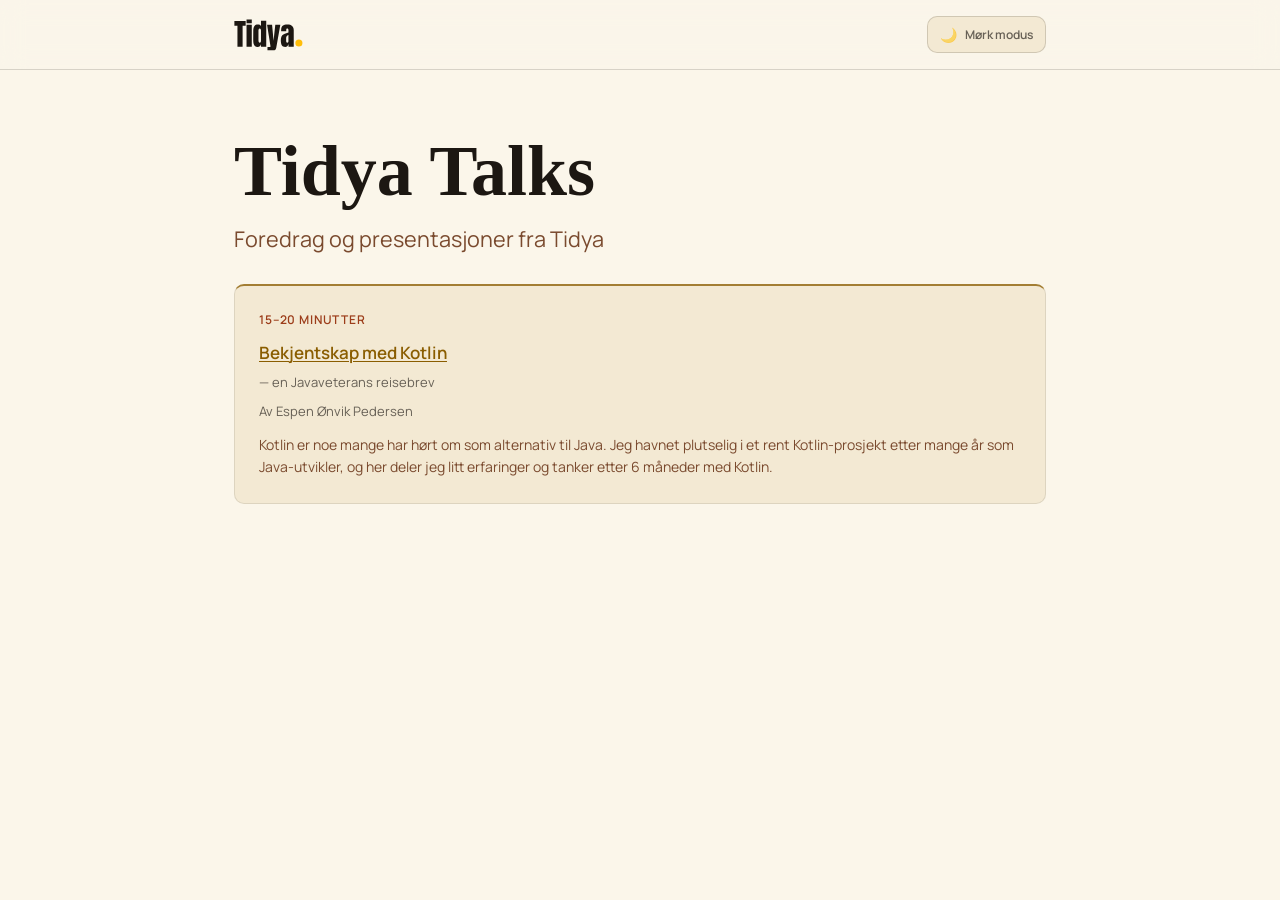
==== index.html @ 7a158d08 "Oppdater til ny designguide: Manrope og display-klassen Kopierer tokens.css, components.css og fonts" ====
<!DOCTYPE html>
<html lang="nb">
<head>
	<meta charset="utf-8">
	<meta name="viewport" content="width=device-width, initial-scale=1">
	<title>Tidya Talks</title>
	<meta name="description" content="Foredrag og presentasjoner fra Tidya.">
	<meta name="theme-color" content="#1c1712" media="(prefers-color-scheme: dark)">
	<meta name="theme-color" content="#fbf6ea" media="(prefers-color-scheme: light)">
	<script>try{var t=localStorage.getItem('tidya-talks-theme');if(t==='light'||t==='dark')document.documentElement.setAttribute('data-theme',t)}catch(e){}</script>
	<link rel="icon" href="brand/favicon.ico" sizes="32x32">
	<link rel="icon" href="brand/favicon.svg" type="image/svg+xml">
	<link rel="apple-touch-icon" href="brand/apple-touch-icon.png">
	<link rel="stylesheet" href="tokens.css">
	<link rel="stylesheet" href="components.css">
	<link rel="stylesheet" href="talks.css">
</head>
<body>
<header class="site-header">
	<div class="site-header-inner">
		<div class="logo">
			<img class="logo-for-dark" src="brand/logo-mork-bakgrunn.svg" alt="Tidya" height="32">
			<img class="logo-for-light" src="brand/logo-lys-bakgrunn.svg" alt="Tidya" height="32">
		</div>
		<button class="theme-toggle" type="button" onclick="toggleTheme()">
			<span class="theme-toggle-icon" data-theme-icon aria-hidden="true">☀️</span>
			<span data-theme-label>Lys modus</span>
		</button>
	</div>
</header>

<main class="page">

	<div class="intro">
		<h1 class="display">Tidya Talks</h1>
		<p class="header-sub">Foredrag og presentasjoner fra Tidya</p>
	</div>

	<section aria-labelledby="foredrag">
		<h2 class="sr-only" id="foredrag">Foredrag</h2>
		<div class="card talk-card">
			<p class="card-title">15–20 minutter</p>
			<h3 class="h3"><a class="card-link" href="bekjentskap-med-kotlin.html">Bekjentskap med Kotlin</a></h3>
			<p class="note">— en Javaveterans reisebrev</p>
			<p class="note">Av Espen Ønvik Pedersen</p>
			<p class="card-body">Kotlin er noe mange har hørt om som alternativ til Java. Jeg havnet plutselig i et rent Kotlin-prosjekt etter mange år som Java-utvikler, og her deler jeg litt erfaringer og tanker etter 6 måneder med Kotlin.</p>
		</div>
	</section>

</main>

<script src="theme.js"></script>
</body>
</html>
---- tokens.css ----
/* Tidya design tokens — mørk modus er standard, lys følger OS eller data-theme="light" */

/* Selvhostede fonter (SIL OFL 1.1, se fonts/LICENSE-*.txt). Latin-subset dekker æ, ø og å. */
@font-face {
	font-family: 'Manrope';
	font-style: normal;
	font-weight: 200 800;
	font-display: swap;
	src: url('fonts/manrope-latin-wght-normal.woff2') format('woff2');
}
@font-face {
	font-family: 'Fraunces';
	font-style: normal;
	font-weight: 100 900;
	font-display: swap;
	src: url('fonts/fraunces-latin-wght-normal.woff2') format('woff2');
}

:root {
	color-scheme: dark;
	/* Mørk modus */
	--color-bg:                   #1c1712;
	--color-surface:              #2b221d;
	--color-text:                 #f5efe6;
	--color-text-secondary:       #d4a88f;
	--color-text-muted:           rgba(245, 239, 230, 0.55);
	--color-accent:               #ffbe0b;
	--color-accent-hover:         #ffc933;
	--color-accent-fill:          #ffbe0b;
	--color-accent-fill-hover:    #ffc933;
	--color-on-accent:            #1c1712;
	--color-label:                #e0956d;
	--color-link:                 var(--color-accent);
	--color-error:                #ff5c5c;
	--color-success:              #4cc38a;
	--color-warning:              #ff9f43;
	--color-info:                 #6cb6ff;
	--color-error-bg:             rgba(255, 82, 82, 0.12);
	--color-success-bg:           rgba(76, 195, 138, 0.12);
	--color-warning-bg:           rgba(255, 159, 67, 0.12);
	--color-info-bg:              rgba(108, 182, 255, 0.12);
	--color-border:               rgba(255, 255, 255, 0.06);
	--color-border-subtle:        rgba(255, 255, 255, 0.10);
	--color-border-control:       rgba(255, 255, 255, 0.34);
	--color-accent-border:        rgba(255, 190, 11, 0.46);
	--color-accent-bg-subtle:     rgba(255, 190, 11, 0.05);
	--color-focus-halo:            rgba(255, 190, 11, 0.18);
	--shadow-md:                  0 4px 12px rgba(0, 0, 0, 0.45);
	--shadow-lg:                  0 12px 32px rgba(0, 0, 0, 0.55);
	--color-overlay:              rgba(0, 0, 0, 0.60);

	--font-body:    'Manrope', system-ui, sans-serif;
	--font-display: 'Fraunces', Georgia, serif;

	--text-xs:   0.75rem;
	--text-sm:   0.8125rem;
	--text-base: 0.875rem;
	--text-lg:   1.0625rem;
	--text-xl:   1.35rem;
	--text-2xl:  1.5rem;
	--text-3xl:  clamp(2rem, 5vw, 3rem);
	--text-display: clamp(2.5rem, 7vw, 4.5rem);

	--leading-tight:  1.2;
	--leading-normal: 1.6;

	--font-mono: ui-monospace, 'SFMono-Regular', Menlo, Consolas, monospace;

	--r-sm: 4px;
	--r-md: 6px;
	--r-lg: 8px;
	--r-xl: 10px;

	--space-1: 4px;
	--space-2: 8px;
	--space-3: 12px;
	--space-4: 16px;
	--space-5: 24px;
	--space-6: 32px;
	--space-7: 48px;

	--t-fast: 0.15s ease;
	--t-lift: 0.1s ease;
}

@media (prefers-color-scheme: light) {
	:root:not([data-theme="dark"]) {
		color-scheme: light;
		--color-bg:                   #fbf6ea;
		--color-surface:              #f3e9d3;
		--color-text:                 #1c1712;
		--color-text-secondary:       #7a4a2e;
		--color-text-muted:           rgba(28, 23, 18, 0.65);
		--color-accent:               #8a5d00;
		--color-accent-hover:         #6b4900;
		--color-accent-fill:          #ffbe0b;
		--color-accent-fill-hover:    #f0a800;
		--color-on-accent:            #1c1712;
		--color-label:                #9c3d1a;
		--color-error:                #c82020;
		--color-success:              #17703f;
		--color-warning:              #9a4d00;
		--color-info:                 #1a5a9e;
		--color-error-bg:             rgba(200, 32, 32, 0.08);
		--color-success-bg:           rgba(23, 112, 63, 0.10);
		--color-warning-bg:           rgba(154, 77, 0, 0.10);
		--color-info-bg:              rgba(26, 90, 158, 0.10);
		--color-border:               rgba(28, 23, 18, 0.10);
		--color-border-subtle:        rgba(28, 23, 18, 0.16);
		--color-border-control:       rgba(28, 23, 18, 0.49);
		--color-accent-border:        rgba(138, 93, 0, 0.76);
		--color-accent-bg-subtle:     rgba(255, 190, 11, 0.12);
		--color-focus-halo:            rgba(255, 190, 11, 0.45);
		--shadow-md:                  0 4px 12px rgba(28, 23, 18, 0.16);
		--shadow-lg:                  0 12px 32px rgba(28, 23, 18, 0.16);
		--color-overlay:              rgba(28, 23, 18, 0.45);
	}
}

:root[data-theme="light"] {
	color-scheme: light;
	--color-bg:                   #fbf6ea;
	--color-surface:              #f3e9d3;
	--color-text:                 #1c1712;
	--color-text-secondary:       #7a4a2e;
	--color-text-muted:           rgba(28, 23, 18, 0.65);
	--color-accent:               #8a5d00;
	--color-accent-hover:         #6b4900;
	--color-accent-fill:          #ffbe0b;
	--color-accent-fill-hover:    #f0a800;
	--color-on-accent:            #1c1712;
	--color-label:                #9c3d1a;
	--color-error:                #c82020;
	--color-success:              #17703f;
	--color-warning:              #9a4d00;
	--color-info:                 #1a5a9e;
	--color-error-bg:             rgba(200, 32, 32, 0.08);
	--color-success-bg:           rgba(23, 112, 63, 0.10);
	--color-warning-bg:           rgba(154, 77, 0, 0.10);
	--color-info-bg:              rgba(26, 90, 158, 0.10);
	--color-border:               rgba(28, 23, 18, 0.10);
	--color-border-subtle:        rgba(28, 23, 18, 0.16);
	--color-border-control:       rgba(28, 23, 18, 0.49);
	--color-accent-border:        rgba(138, 93, 0, 0.76);
	--color-accent-bg-subtle:     rgba(255, 190, 11, 0.12);
	--color-focus-halo:            rgba(255, 190, 11, 0.45);
	--shadow-md:                  0 4px 12px rgba(28, 23, 18, 0.16);
	--shadow-lg:                  0 12px 32px rgba(28, 23, 18, 0.16);
	--color-overlay:              rgba(28, 23, 18, 0.45);
}
---- components.css ----
/* Tidya komponenter: ren CSS uten byggesteg. Krever tokens.css.
   Fungerer i server-rendret HTML (htmx, Thymeleaf, JTE) og i React. */

/* Base */
*, *::before, *::after { box-sizing: border-box; margin: 0; padding: 0; }

body {
	background: var(--color-bg);
	color: var(--color-text);
	font-family: var(--font-body);
	font-size: var(--text-base);
	line-height: var(--leading-normal);
	-webkit-font-smoothing: antialiased;
	transition: background var(--t-fast), color var(--t-fast);
}

a { color: var(--color-link); text-decoration: underline; text-decoration-thickness: 1px; text-underline-offset: 2px; transition: color var(--t-fast); }
a:hover { color: var(--color-accent-hover); }
:focus-visible { outline: 2px solid var(--color-accent-border); outline-offset: 2px; }
.tnum { font-variant-numeric: tabular-nums; }
.sr-only { position: absolute; width: 1px; height: 1px; overflow: hidden; clip: rect(0 0 0 0); white-space: nowrap; }

/* Typografi */
.h1 { font-size: var(--text-3xl); font-weight: 700; line-height: 1.1; letter-spacing: -0.02em; }
.h2 { font-size: var(--text-xl); font-weight: 600; line-height: var(--leading-tight); letter-spacing: -0.01em; }
.display { font-family: var(--font-display); font-size: var(--text-display); font-weight: 700; line-height: 1.05; text-wrap: balance; }
.h3 { font-size: var(--text-lg); font-weight: 600; line-height: 1.4; }
.h4 { font-size: var(--text-base); font-weight: 600; line-height: 1.4; }

/* Knapper */
.btn-primary {
	display: inline-flex; align-items: center; gap: 6px;
	padding: 0.65rem 1.25rem; font-size: var(--text-base); font-weight: 600;
	cursor: pointer; background: var(--color-accent-fill); color: var(--color-on-accent);
	border: none; border-radius: var(--r-md); letter-spacing: 0.01em;
	transition: background var(--t-fast), transform var(--t-lift);
	font-family: inherit;
}
.btn-primary:hover { background: var(--color-accent-fill-hover); transform: translateY(-1px); }
.btn-primary:active { transform: translateY(0); }
.btn-primary:disabled { opacity: 0.4; cursor: not-allowed; transform: none; }

.btn-danger {
	display: inline-flex; align-items: center; gap: 6px;
	padding: 0.65rem 1.25rem; font-size: var(--text-base); font-weight: 600;
	cursor: pointer; background: var(--color-error); color: var(--color-bg);
	border: none; border-radius: var(--r-md); letter-spacing: 0.01em;
	transition: background var(--t-fast);
	font-family: inherit;
}
.btn-danger:hover { background: color-mix(in srgb, var(--color-error) 85%, var(--color-text)); }
.btn-danger:disabled { opacity: 0.4; cursor: not-allowed; }

.btn-ghost {
	display: inline-flex; align-items: center; gap: 6px;
	padding: 0.5rem 0.9rem; font-size: var(--text-base); font-weight: 500;
	cursor: pointer; background: transparent; color: var(--color-accent);
	border: 1px solid var(--color-accent-border); border-radius: var(--r-md);
	transition: background var(--t-fast), border-color var(--t-fast), box-shadow var(--t-fast);
	font-family: inherit;
}
.btn-ghost:hover { background: var(--color-accent-bg-subtle); border-color: var(--color-accent-border); }
.btn-ghost:focus-visible { outline: none; border-color: var(--color-accent); box-shadow: 0 0 0 2px var(--color-focus-halo); }
.btn-ghost:disabled { opacity: 0.4; cursor: not-allowed; }

/* Lenke som knapp: <a class="btn-…"> skal ikke arve lenkestilen (understrek, hover-farge) */
a.btn-primary, a.btn-ghost, a.btn-danger { text-decoration: none; }
a.btn-primary:hover { color: var(--color-on-accent); }
a.btn-ghost:hover { color: var(--color-accent); }
a.btn-danger:hover { color: var(--color-bg); }

.btn-danger-link {
	background: none; border: none; color: var(--color-error);
	font-size: var(--text-sm); cursor: pointer; padding: var(--space-1) var(--space-2);
	font-family: inherit; transition: opacity var(--t-fast);
}
.btn-danger-link:hover { opacity: 0.7; }

/* Logo som følger modus: begge <img> i en .logo, .logo-for-dark er lys logo for mørk bakgrunn */
.logo img { display: block; }
.logo .logo-for-light { display: none; }
@media (prefers-color-scheme: light) {
	:root:not([data-theme="dark"]) .logo .logo-for-dark { display: none; }
	:root:not([data-theme="dark"]) .logo .logo-for-light { display: block; }
}
:root[data-theme="light"] .logo .logo-for-dark { display: none; }
:root[data-theme="light"] .logo .logo-for-light { display: block; }

/* Header: sticky, med tåkete bakgrunn og bunnlinje. Logo (.logo) til venstre, valgfritt innhold (f.eks. .theme-toggle) til høyre */
.site-header {
	position: sticky; top: 0; z-index: 100;
	background: color-mix(in srgb, var(--color-bg) 80%, transparent);
	backdrop-filter: blur(var(--space-3));
	border-bottom: 1px solid var(--color-border-subtle);
}
.site-header-inner {
	max-width: 860px; margin: 0 auto; padding: var(--space-4) var(--space-5);
	display: flex; align-items: center; justify-content: space-between; gap: var(--space-4);
}

/* Temabryter: ikon og tekst viser modusen man bytter til. theme.js setter data-theme og husker valget */
.theme-toggle {
	display: inline-flex; align-items: center; gap: var(--space-2);
	padding: var(--space-2) var(--space-3); font-size: var(--text-xs); font-weight: 600;
	border: 1px solid var(--color-border-subtle); border-radius: var(--r-xl);
	background: var(--color-surface); color: var(--color-text-muted);
	cursor: pointer; font-family: inherit;
	transition: background var(--t-fast), border-color var(--t-fast), color var(--t-fast);
}
.theme-toggle:hover { border-color: var(--color-border-control); color: var(--color-text); }
.theme-toggle-icon { font-size: var(--text-base); }

/* Skjema */
.field { display: flex; flex-direction: column; gap: var(--space-1); }
.note { font-size: var(--text-sm); color: var(--color-text-muted); }
.stack { display: flex; flex-direction: column; gap: var(--space-4); }
.dialog-title + .stack { margin-top: var(--space-4); }
.stack > .dialog-actions { margin-top: var(--space-2); }
.label { font-size: var(--text-sm); font-weight: 600; }
.hint { font-size: var(--text-xs); color: var(--color-text-muted); }
.field-error { font-size: var(--text-xs); color: var(--color-error); }

.input, .select, .textarea {
	width: 100%; padding: 0.5rem 0.75rem; font-size: var(--text-base); font-family: inherit;
	background: var(--color-bg); color: var(--color-text);
	border: 1px solid var(--color-border-control); border-radius: var(--r-lg);
	transition: border-color var(--t-fast), box-shadow var(--t-fast);
}
.textarea { min-height: 5rem; resize: vertical; }
.input::placeholder, .textarea::placeholder { color: var(--color-text-muted); }
.input:focus-visible, .select:focus-visible, .textarea:focus-visible {
	outline: none; border-color: var(--color-accent); box-shadow: 0 0 0 2px var(--color-focus-halo);
}
.input[aria-invalid="true"], .select[aria-invalid="true"], .textarea[aria-invalid="true"] { border-color: var(--color-error); }
.input[aria-invalid="true"]:focus-visible, .select[aria-invalid="true"]:focus-visible, .textarea[aria-invalid="true"]:focus-visible {
	box-shadow: 0 0 0 2px color-mix(in srgb, var(--color-error) 28%, transparent);
}
.input:disabled, .select:disabled, .textarea:disabled { opacity: 0.5; cursor: not-allowed; background: var(--color-surface); }

.check { display: flex; align-items: center; gap: var(--space-2); cursor: pointer; }
.check input:not(.switch) { width: 16px; height: 16px; accent-color: var(--color-accent-fill); cursor: pointer; }
.check input:disabled { cursor: not-allowed; }

.switch {
	appearance: none; position: relative; width: 36px; height: 20px; flex-shrink: 0;
	background: var(--color-bg); border: 1px solid var(--color-border-control); border-radius: 999px;
	cursor: pointer; transition: background var(--t-fast), border-color var(--t-fast);
}
.switch::before {
	content: ""; position: absolute; top: 2px; left: 2px; width: 14px; height: 14px; border-radius: 50%;
	background: var(--color-text-muted); transition: transform var(--t-fast), background var(--t-fast);
}
.switch:checked { background: var(--color-accent-fill); border-color: var(--color-accent-fill); }
.switch:checked::before { transform: translateX(16px); background: var(--color-on-accent); }
.switch:disabled { opacity: 0.5; cursor: not-allowed; }

/* Kort og sitat */
.card { background: var(--color-surface); border: 1px solid var(--color-border); border-top: 2px solid var(--color-accent-border); border-radius: var(--r-xl); padding: 1.5rem; }
.card-title { font-size: var(--text-xs); font-weight: 600; text-transform: uppercase; letter-spacing: 0.07em; color: var(--color-label); margin-bottom: var(--space-3); }
.card-body { font-size: var(--text-base); color: var(--color-text-secondary); }

.quote { border-left: 3px solid var(--color-accent-fill); padding-left: 1rem; }
.quote p { font-size: 1rem; line-height: 1.55; }
.quote cite { font-size: var(--text-xs); color: var(--color-text-secondary); letter-spacing: 0.02em; margin-top: 4px; display: block; }

/* Meldinger */
.alert {
	--alert-color: var(--color-info); --alert-bg: var(--color-info-bg);
	display: flex; gap: var(--space-3); align-items: flex-start;
	padding: var(--space-3) var(--space-4); border-radius: var(--r-lg);
	background: var(--alert-bg); border: 1px solid var(--alert-color);
}
.alert.success { --alert-color: var(--color-success); --alert-bg: var(--color-success-bg); }
.alert.warning { --alert-color: var(--color-warning); --alert-bg: var(--color-warning-bg); }
.alert.error { --alert-color: var(--color-error); --alert-bg: var(--color-error-bg); }
.alert-icon {
	flex-shrink: 0; width: 20px; height: 20px; border-radius: 50%;
	background: var(--alert-color); color: var(--color-bg);
	display: inline-flex; align-items: center; justify-content: center;
	font-size: 12px; font-weight: 700; line-height: 1;
}
.alert-title { font-weight: 600; }
.alert-body { color: var(--color-text-secondary); font-size: var(--text-sm); }

/* Dialog: native <dialog>, åpnes med showModal() */
.dialog {
	margin: auto; padding: var(--space-5); width: min(420px, calc(100% - 2 * var(--space-4)));
	background: var(--color-surface); color: var(--color-text);
	border: 1px solid var(--color-border-subtle); border-radius: var(--r-xl); box-shadow: var(--shadow-lg);
}
.dialog::backdrop { background: var(--color-overlay); }
.dialog-title { font-size: var(--text-lg); font-weight: 600; line-height: 1.4; margin-bottom: var(--space-2); }
.dialog-body { color: var(--color-text-secondary); }
.dialog-actions { display: flex; justify-content: flex-end; gap: var(--space-2); margin-top: var(--space-5); }

/* Tabell */
.table-wrap { overflow-x: auto; border: 1px solid var(--color-border-subtle); border-radius: var(--r-xl); }
.table { width: 100%; border-collapse: collapse; font-size: var(--text-base); }
.table th {
	text-align: left; white-space: nowrap; padding: var(--space-2) var(--space-3);
	font-size: var(--text-xs); font-weight: 700; text-transform: uppercase; letter-spacing: 0.08em;
	color: var(--color-text-muted); border-bottom: 1px solid var(--color-accent-border);
}
.table td { padding: var(--space-2) var(--space-3); border-bottom: 1px solid var(--color-border); vertical-align: middle; }
.table tbody tr:last-child td { border-bottom: none; }
.table tbody tr:hover { background: var(--color-accent-bg-subtle); }
.table .num { text-align: right; font-variant-numeric: tabular-nums; }
.table th a { color: inherit; text-decoration: none; }
.table th a:hover { color: var(--color-text); text-decoration: underline; }
.table th[aria-sort="ascending"] a::after { content: " ↑"; }
.table th[aria-sort="descending"] a::after { content: " ↓"; }
.table-empty { text-align: center; color: var(--color-text-muted); padding: var(--space-6) var(--space-4); }

/* htmx-tilstander: forutsetter standard htmx-klasser */
.spinner {
	display: inline-block; width: 12px; height: 12px; border-radius: 50%;
	border: 2px solid currentColor; border-top-color: transparent; animation: spin 0.7s linear infinite;
}
@keyframes spin { to { transform: rotate(360deg); } }
.htmx-request.btn-primary, .htmx-request.btn-ghost, .htmx-request.btn-danger,
.htmx-request .btn-primary[type="submit"], .htmx-request .btn-ghost[type="submit"], .htmx-request .btn-danger[type="submit"] { pointer-events: none; opacity: 0.7; }
.htmx-swapping { opacity: 0.4; transition: opacity var(--t-fast); }
[aria-busy="true"] { opacity: 0.6; }

@media (prefers-reduced-motion: reduce) {
	*, *::before, *::after { transition-duration: 0.01ms !important; animation-duration: 0.01ms !important; }
	.spinner { animation: none; }
}
---- talks.css ----
/* Tidya Talks: layout for forsiden. Krever tokens.css og components.css.
   Bare tokens, ingen egne farger, avstander eller størrelser. */

.page { max-width: 860px; margin: 0 auto; padding-inline: var(--space-5); padding-block: var(--space-6); display: flex; flex-direction: column; gap: var(--space-6); }
.intro { padding-top: var(--space-6); }
.header-sub { margin-top: var(--space-4); max-width: 36ch; color: var(--color-text-secondary); font-size: var(--text-xl); line-height: var(--leading-tight); text-wrap: balance; }
.eyebrow { font-size: var(--text-xs); font-weight: 600; text-transform: uppercase; letter-spacing: 0.07em; color: var(--color-label); margin-bottom: var(--space-2); }
.page .card > * + * { margin-top: var(--space-2); }

/* Foredragskort: tittelen er lenken, hele kortet er klikkbart */
.talk-card { position: relative; transition: background-color var(--t-fast), border-color var(--t-fast); }
.talk-card:hover { background-image: linear-gradient(var(--color-accent-bg-subtle), var(--color-accent-bg-subtle)); border-color: var(--color-accent-border); }
.talk-card .card-link::after { content: ""; position: absolute; inset: 0; border-radius: var(--r-xl); }
.talk-card .card-link:focus-visible { outline: none; }
.talk-card .card-link:focus-visible::after { outline: 2px solid var(--color-accent-border); outline-offset: 2px; }
.talk-card .card-body { margin-top: var(--space-3); }
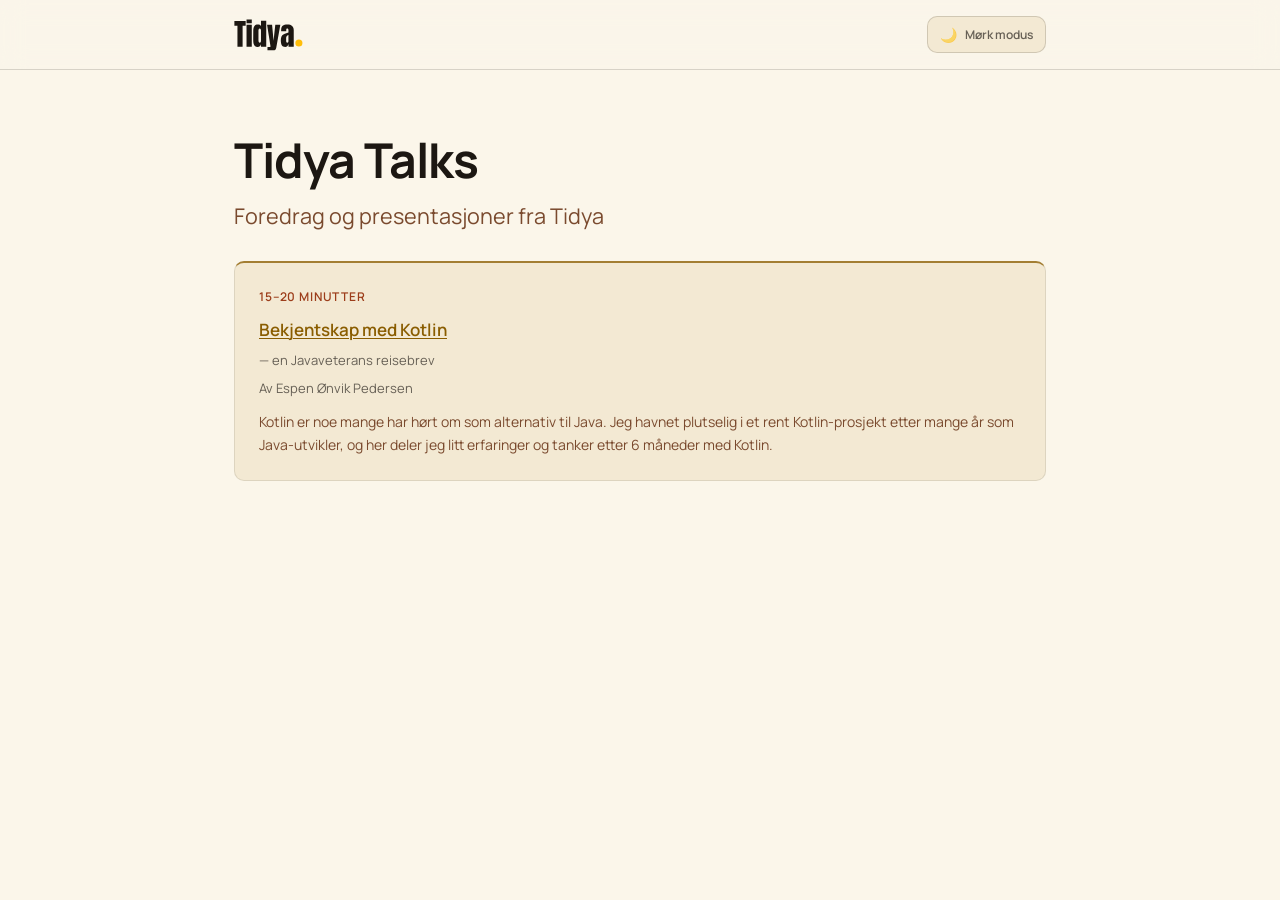
==== commit 3b44fa05: "Tittelen bruker h1 (Manrope), ingen hero Co-Authored-By: Claude Sonnet 5.5 <noreply@anthropic.com> C" ====
--- a/index.html
+++ b/index.html
@@ -32,7 +32,7 @@
 <main class="page">
 
 	<div class="intro">
-		<h1 class="display">Tidya Talks</h1>
+		<h1 class="h1">Tidya Talks</h1>
 		<p class="header-sub">Foredrag og presentasjoner fra Tidya</p>
 	</div>
 
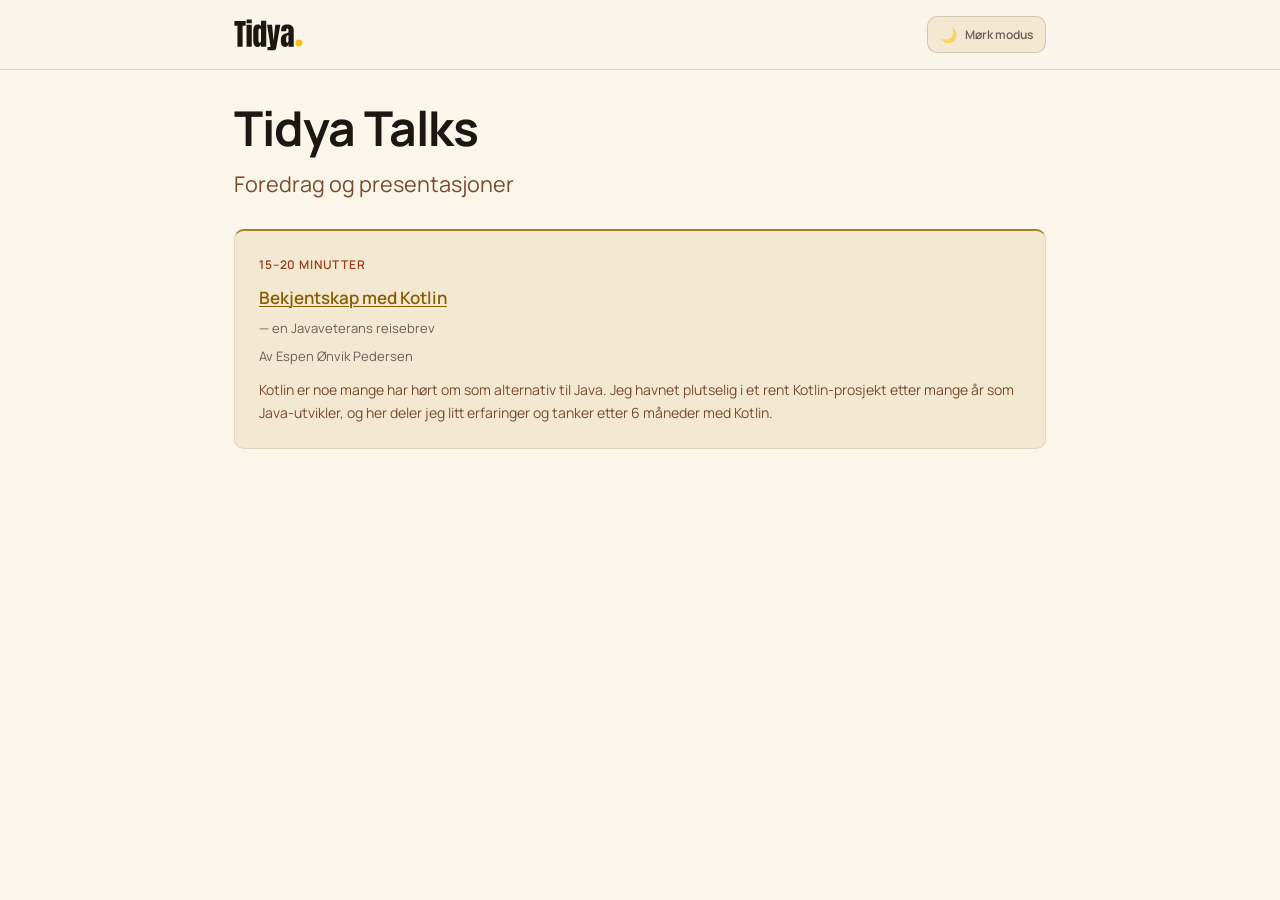
==== commit df4e5472: "Endre undertittel til «Foredrag og presentasjoner» Co-Authored-By: Claude Sonnet 5.5 <noreply@anthro" ====
--- a/index.html
+++ b/index.html
@@ -4,7 +4,7 @@
 	<meta charset="utf-8">
 	<meta name="viewport" content="width=device-width, initial-scale=1">
 	<title>Tidya Talks</title>
-	<meta name="description" content="Foredrag og presentasjoner fra Tidya.">
+	<meta name="description" content="Foredrag og presentasjoner.">
 	<meta name="theme-color" content="#1c1712" media="(prefers-color-scheme: dark)">
 	<meta name="theme-color" content="#fbf6ea" media="(prefers-color-scheme: light)">
 	<script>try{var t=localStorage.getItem('tidya-talks-theme');if(t==='light'||t==='dark')document.documentElement.setAttribute('data-theme',t)}catch(e){}</script>
@@ -33,7 +33,7 @@
 
 	<div class="intro">
 		<h1 class="h1">Tidya Talks</h1>
-		<p class="header-sub">Foredrag og presentasjoner fra Tidya</p>
+		<p class="header-sub">Foredrag og presentasjoner</p>
 	</div>
 
 	<section aria-labelledby="foredrag">
--- a/talks.css
+++ b/talks.css
@@ -2,7 +2,6 @@
    Bare tokens, ingen egne farger, avstander eller størrelser. */
 
 .page { max-width: 860px; margin: 0 auto; padding-inline: var(--space-5); padding-block: var(--space-6); display: flex; flex-direction: column; gap: var(--space-6); }
-.intro { padding-top: var(--space-6); }
 .header-sub { margin-top: var(--space-4); max-width: 36ch; color: var(--color-text-secondary); font-size: var(--text-xl); line-height: var(--leading-tight); text-wrap: balance; }
 .eyebrow { font-size: var(--text-xs); font-weight: 600; text-transform: uppercase; letter-spacing: 0.07em; color: var(--color-label); margin-bottom: var(--space-2); }
 .page .card > * + * { margin-top: var(--space-2); }
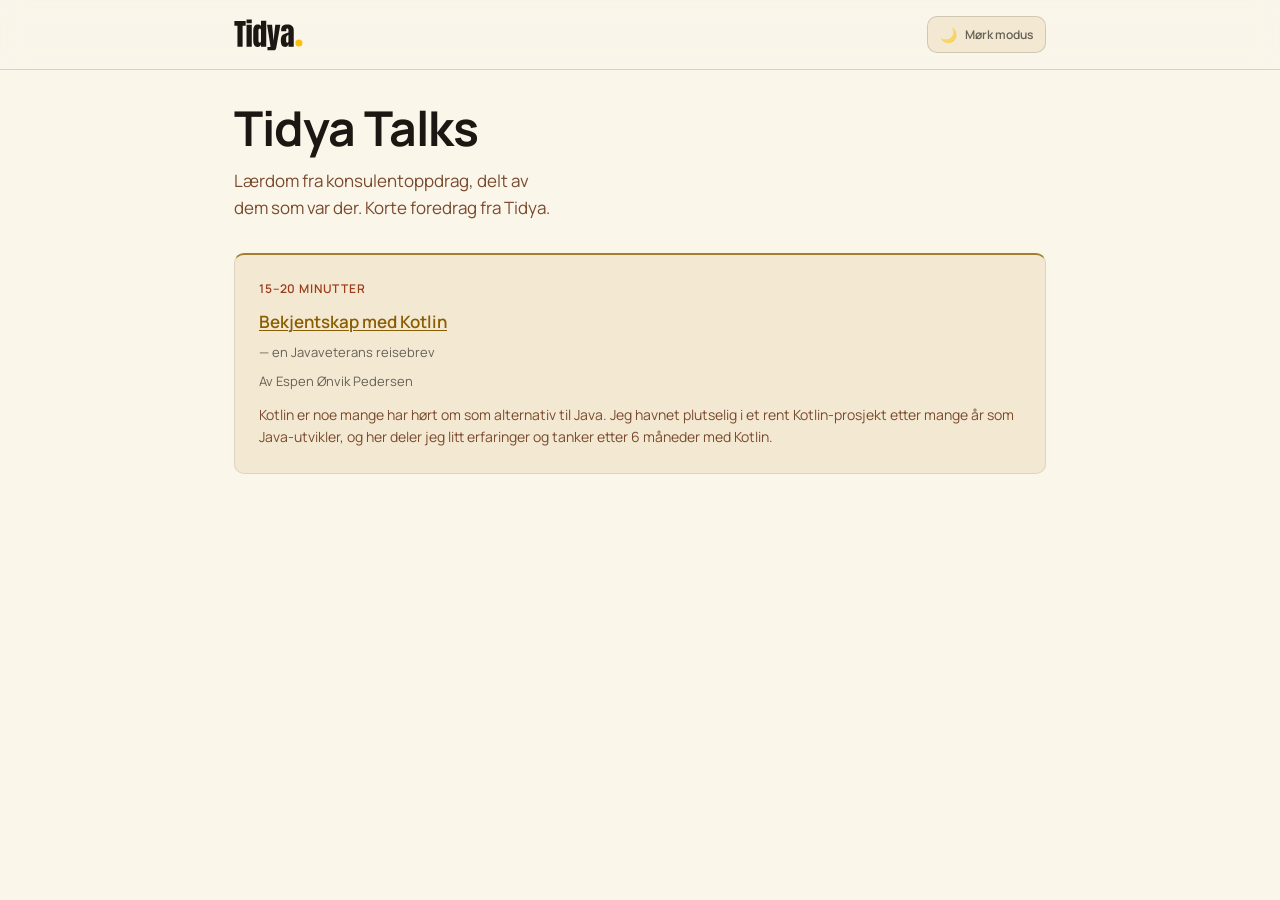
==== commit 21518712: "Introtekst: «Lærdom fra konsulentoppdrag, delt av dem som var der. Korte foredrag fra Tidya.» Co-Aut" ====
--- a/index.html
+++ b/index.html
@@ -4,7 +4,7 @@
 	<meta charset="utf-8">
 	<meta name="viewport" content="width=device-width, initial-scale=1">
 	<title>Tidya Talks</title>
-	<meta name="description" content="Foredrag og presentasjoner.">
+	<meta name="description" content="Lærdom fra konsulentoppdrag, delt av dem som var der. Korte foredrag fra Tidya.">
 	<meta name="theme-color" content="#1c1712" media="(prefers-color-scheme: dark)">
 	<meta name="theme-color" content="#fbf6ea" media="(prefers-color-scheme: light)">
 	<script>try{var t=localStorage.getItem('tidya-talks-theme');if(t==='light'||t==='dark')document.documentElement.setAttribute('data-theme',t)}catch(e){}</script>
@@ -33,7 +33,7 @@
 
 	<div class="intro">
 		<h1 class="h1">Tidya Talks</h1>
-		<p class="header-sub">Foredrag og presentasjoner</p>
+		<p class="header-sub">Lærdom fra konsulentoppdrag, delt av dem som var der. Korte foredrag fra Tidya.</p>
 	</div>
 
 	<section aria-labelledby="foredrag">
--- a/talks.css
+++ b/talks.css
@@ -2,7 +2,7 @@
    Bare tokens, ingen egne farger, avstander eller størrelser. */
 
 .page { max-width: 860px; margin: 0 auto; padding-inline: var(--space-5); padding-block: var(--space-6); display: flex; flex-direction: column; gap: var(--space-6); }
-.header-sub { margin-top: var(--space-4); max-width: 36ch; color: var(--color-text-secondary); font-size: var(--text-xl); line-height: var(--leading-tight); text-wrap: balance; }
+.header-sub { margin-top: var(--space-3); max-width: 52ch; color: var(--color-text-secondary); font-size: var(--text-lg); line-height: var(--leading-normal); text-wrap: balance; }
 .eyebrow { font-size: var(--text-xs); font-weight: 600; text-transform: uppercase; letter-spacing: 0.07em; color: var(--color-label); margin-bottom: var(--space-2); }
 .page .card > * + * { margin-top: var(--space-2); }
 
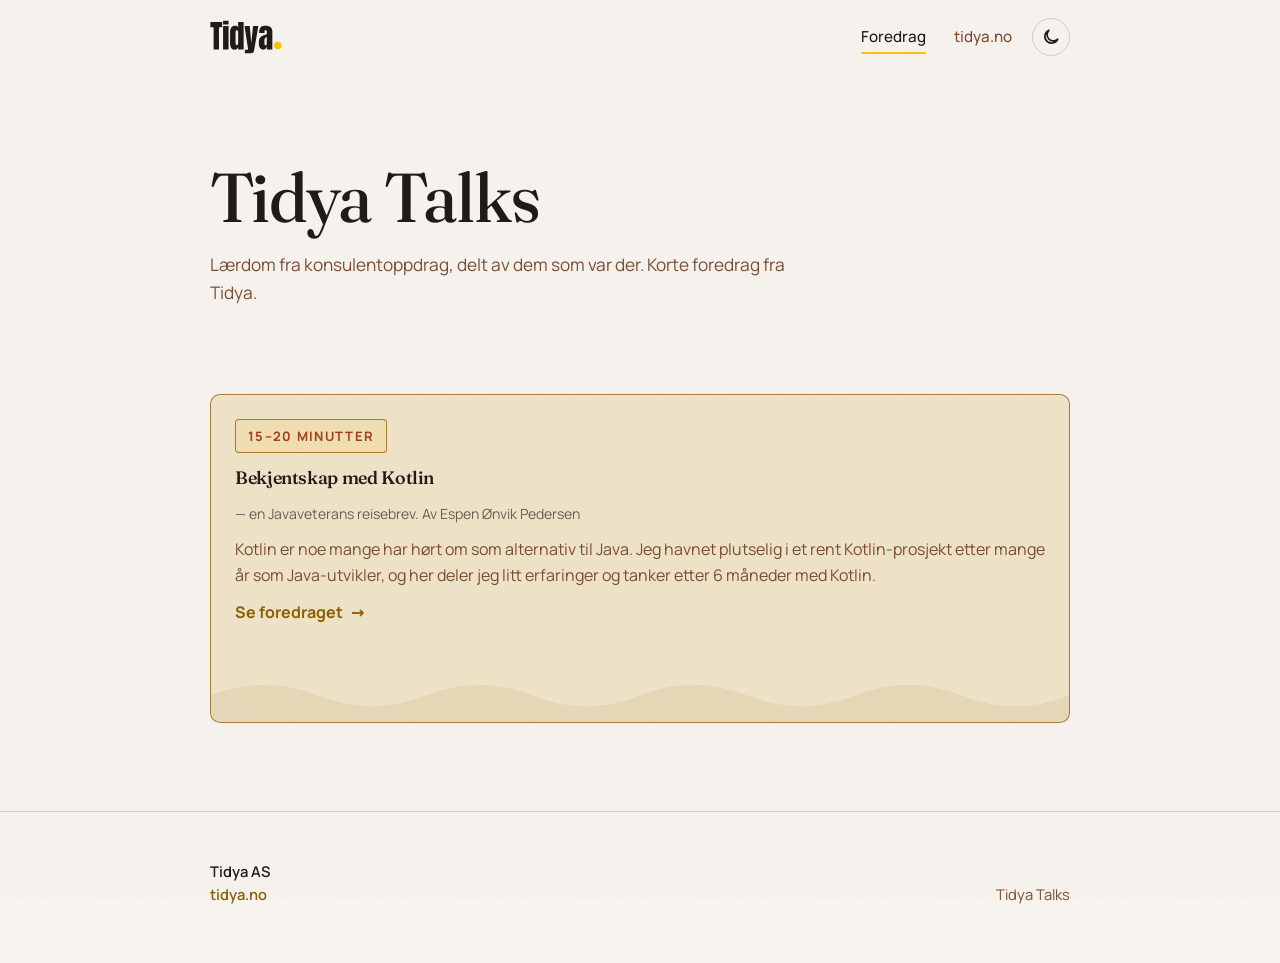
==== commit 1cd8a8d5: "Ny design fra tidya-design-guide: header, kort, footer og effekter på forsiden - tokens.css, compone" ====
--- a/index.html
+++ b/index.html
@@ -2,11 +2,11 @@
 <html lang="nb">
 <head>
 	<meta charset="utf-8">
-	<meta name="viewport" content="width=device-width, initial-scale=1">
+	<meta name="viewport" content="width=device-width, initial-scale=1, viewport-fit=cover">
 	<title>Tidya Talks</title>
 	<meta name="description" content="Lærdom fra konsulentoppdrag, delt av dem som var der. Korte foredrag fra Tidya.">
-	<meta name="theme-color" content="#1c1712" media="(prefers-color-scheme: dark)">
-	<meta name="theme-color" content="#fbf6ea" media="(prefers-color-scheme: light)">
+	<meta name="theme-color" content="#1a1816" media="(prefers-color-scheme: dark)">
+	<meta name="theme-color" content="#f7f3ee" media="(prefers-color-scheme: light)">
 	<script>try{var t=localStorage.getItem('tidya-talks-theme');if(t==='light'||t==='dark')document.documentElement.setAttribute('data-theme',t)}catch(e){}</script>
 	<link rel="icon" href="brand/favicon.ico" sizes="32x32">
 	<link rel="icon" href="brand/favicon.svg" type="image/svg+xml">
@@ -15,40 +15,67 @@
 	<link rel="stylesheet" href="components.css">
 	<link rel="stylesheet" href="talks.css">
 </head>
-<body>
+<body class="editorial">
+<div class="grain" aria-hidden="true"></div>
+
 <header class="site-header">
 	<div class="site-header-inner">
-		<div class="logo">
-			<img class="logo-for-dark" src="brand/logo-mork-bakgrunn.svg" alt="Tidya" height="32">
-			<img class="logo-for-light" src="brand/logo-lys-bakgrunn.svg" alt="Tidya" height="32">
+		<a class="site-brand" href="./">
+			<span class="logo">
+				<img class="logo-for-dark" src="brand/logo-mork-bakgrunn.svg" alt="Tidya" height="32">
+				<img class="logo-for-light" src="brand/logo-lys-bakgrunn.svg" alt="Tidya" height="32">
+			</span>
+		</a>
+		<div class="site-header-actions">
+			<nav class="site-nav" id="site-nav" aria-label="Hovedmeny">
+				<a href="#foredrag" aria-current="page">Foredrag</a>
+				<a href="https://tidya.no">tidya.no</a>
+			</nav>
+			<button class="theme-toggle" type="button" data-theme-toggle data-theme-key="tidya-talks-theme" aria-label="Bytt til lys modus">
+				<svg class="icon-sun" width="20" height="20" viewBox="0 0 24 24" fill="none" stroke="currentColor" stroke-width="2" stroke-linecap="round" stroke-linejoin="round" aria-hidden="true"><circle cx="12" cy="12" r="4"/><path d="M12 2v2M12 20v2M4.93 4.93l1.41 1.41M17.66 17.66l1.41 1.41M2 12h2M20 12h2M6.34 17.66l-1.41 1.41M19.07 4.93l-1.41 1.41"/></svg>
+				<svg class="icon-moon" width="20" height="20" viewBox="0 0 24 24" fill="none" stroke="currentColor" stroke-width="2" stroke-linecap="round" stroke-linejoin="round" aria-hidden="true"><path d="M20 14.5A8 8 0 1 1 9.5 4a6.5 6.5 0 0 0 10.5 10.5Z"/></svg>
+			</button>
+			<button class="site-nav-toggle" type="button" data-nav-toggle aria-label="Åpne meny" aria-expanded="false" aria-controls="site-nav">
+				<svg class="icon-menu" width="22" height="22" viewBox="0 0 24 24" fill="none" stroke="currentColor" stroke-width="2" stroke-linecap="round" stroke-linejoin="round" aria-hidden="true"><path d="M4 6h16M4 12h16M4 18h16"/></svg>
+				<svg class="icon-close" width="22" height="22" viewBox="0 0 24 24" fill="none" stroke="currentColor" stroke-width="2" stroke-linecap="round" stroke-linejoin="round" aria-hidden="true"><path d="M6 6l12 12M18 6L6 18"/></svg>
+			</button>
 		</div>
-		<button class="theme-toggle" type="button" onclick="toggleTheme()">
-			<span class="theme-toggle-icon" data-theme-icon aria-hidden="true">☀️</span>
-			<span data-theme-label>Lys modus</span>
-		</button>
 	</div>
 </header>
 
-<main class="page">
-
-	<div class="intro">
-		<h1 class="h1">Tidya Talks</h1>
-		<p class="header-sub">Lærdom fra konsulentoppdrag, delt av dem som var der. Korte foredrag fra Tidya.</p>
-	</div>
-
-	<section aria-labelledby="foredrag">
-		<h2 class="sr-only" id="foredrag">Foredrag</h2>
-		<div class="card talk-card">
-			<p class="card-title">15–20 minutter</p>
-			<h3 class="h3"><a class="card-link" href="bekjentskap-med-kotlin.html">Bekjentskap med Kotlin</a></h3>
-			<p class="note">— en Javaveterans reisebrev</p>
-			<p class="note">Av Espen Ønvik Pedersen</p>
-			<p class="card-body">Kotlin er noe mange har hørt om som alternativ til Java. Jeg havnet plutselig i et rent Kotlin-prosjekt etter mange år som Java-utvikler, og her deler jeg litt erfaringer og tanker etter 6 måneder med Kotlin.</p>
+<main class="site-header-offset">
+	<section class="section-pad">
+		<div class="container">
+			<h1 class="h1" data-rise="1">Tidya Talks</h1>
+			<p class="lead" data-rise="2">Lærdom fra konsulentoppdrag, delt av dem som var der. Korte foredrag fra Tidya.</p>
 		</div>
 	</section>
 
+	<section class="section-pad foredrag" id="foredrag" aria-labelledby="foredrag-tittel">
+		<div class="container">
+			<h2 class="sr-only" id="foredrag-tittel">Foredrag</h2>
+			<a class="card card-accent card-link card-wave" href="bekjentskap-med-kotlin.html" data-reveal>
+				<span class="card-tag">15–20 minutter</span>
+				<h3 class="h3">Bekjentskap med Kotlin</h3>
+				<p class="note">— en Javaveterans reisebrev. Av Espen Ønvik Pedersen</p>
+				<p class="card-body">Kotlin er noe mange har hørt om som alternativ til Java. Jeg havnet plutselig i et rent Kotlin-prosjekt etter mange år som Java-utvikler, og her deler jeg litt erfaringer og tanker etter 6 måneder med Kotlin.</p>
+				<span class="card-more">Se foredraget <span class="card-arrow" aria-hidden="true">→</span></span>
+			</a>
+		</div>
+	</section>
 </main>
 
-<script src="theme.js"></script>
+<footer class="site-footer">
+	<div class="container site-footer-inner">
+		<div>
+			<p><strong>Tidya AS</strong></p>
+			<p><a href="https://tidya.no">tidya.no</a></p>
+		</div>
+		<p>Tidya Talks</p>
+	</div>
+</footer>
+
+<script src="header.js"></script>
+<script src="effects.js"></script>
 </body>
 </html>
--- a/tokens.css
+++ b/tokens.css
@@ -13,14 +13,14 @@
 	font-style: normal;
 	font-weight: 100 900;
 	font-display: swap;
-	src: url('fonts/fraunces-latin-wght-normal.woff2') format('woff2');
+	src: url('fonts/fraunces-latin-opsz-wght-normal.woff2') format('woff2');
 }
 
 :root {
 	color-scheme: dark;
 	/* Mørk modus */
-	--color-bg:                   #1c1712;
-	--color-surface:              #2b221d;
+	--color-bg:                   #1a1816;
+	--color-surface:              #272422;
 	--color-text:                 #f5efe6;
 	--color-text-secondary:       #d4a88f;
 	--color-text-muted:           rgba(245, 239, 230, 0.55);
@@ -52,10 +52,10 @@
 	--font-body:    'Manrope', system-ui, sans-serif;
 	--font-display: 'Fraunces', Georgia, serif;
 
-	--text-xs:   0.75rem;
-	--text-sm:   0.8125rem;
-	--text-base: 0.875rem;
-	--text-lg:   1.0625rem;
+	--text-xs:   0.8125rem;
+	--text-sm:   0.875rem;
+	--text-base: 1rem;
+	--text-lg:   1.125rem;
 	--text-xl:   1.35rem;
 	--text-2xl:  1.5rem;
 	--text-3xl:  clamp(2rem, 5vw, 3rem);
@@ -81,13 +81,14 @@
 
 	--t-fast: 0.15s ease;
 	--t-lift: 0.1s ease;
+	--ease-out: cubic-bezier(0.22, 1, 0.36, 1);
 }
 
 @media (prefers-color-scheme: light) {
 	:root:not([data-theme="dark"]) {
 		color-scheme: light;
-		--color-bg:                   #fbf6ea;
-		--color-surface:              #f3e9d3;
+		--color-bg:                   #f7f3ee;
+		--color-surface:              #ede8e1;
 		--color-text:                 #1c1712;
 		--color-text-secondary:       #7a4a2e;
 		--color-text-muted:           rgba(28, 23, 18, 0.65);
@@ -97,7 +98,7 @@
 		--color-accent-fill-hover:    #f0a800;
 		--color-on-accent:            #1c1712;
 		--color-label:                #9c3d1a;
-		--color-error:                #c82020;
+		--color-error:                #c41c1c;
 		--color-success:              #17703f;
 		--color-warning:              #9a4d00;
 		--color-info:                 #1a5a9e;
@@ -119,8 +120,8 @@
 
 :root[data-theme="light"] {
 	color-scheme: light;
-	--color-bg:                   #fbf6ea;
-	--color-surface:              #f3e9d3;
+	--color-bg:                   #f7f3ee;
+	--color-surface:              #ede8e1;
 	--color-text:                 #1c1712;
 	--color-text-secondary:       #7a4a2e;
 	--color-text-muted:           rgba(28, 23, 18, 0.65);
@@ -130,7 +131,7 @@
 	--color-accent-fill-hover:    #f0a800;
 	--color-on-accent:            #1c1712;
 	--color-label:                #9c3d1a;
-	--color-error:                #c82020;
+	--color-error:                #c41c1c;
 	--color-success:              #17703f;
 	--color-warning:              #9a4d00;
 	--color-info:                 #1a5a9e;
--- a/components.css
+++ b/components.css
@@ -26,42 +26,36 @@
 .display { font-family: var(--font-display); font-size: var(--text-display); font-weight: 700; line-height: 1.05; text-wrap: balance; }
 .h3 { font-size: var(--text-lg); font-weight: 600; line-height: 1.4; }
 .h4 { font-size: var(--text-base); font-weight: 600; line-height: 1.4; }
-
-/* Knapper */
-.btn-primary {
-	display: inline-flex; align-items: center; gap: 6px;
-	padding: 0.65rem 1.25rem; font-size: var(--text-base); font-weight: 600;
-	cursor: pointer; background: var(--color-accent-fill); color: var(--color-on-accent);
-	border: none; border-radius: var(--r-md); letter-spacing: 0.01em;
-	transition: background var(--t-fast), transform var(--t-lift);
-	font-family: inherit;
-}
-.btn-primary:hover { background: var(--color-accent-fill-hover); transform: translateY(-1px); }
-.btn-primary:active { transform: translateY(0); }
-.btn-primary:disabled { opacity: 0.4; cursor: not-allowed; transform: none; }
-
-.btn-danger {
-	display: inline-flex; align-items: center; gap: 6px;
-	padding: 0.65rem 1.25rem; font-size: var(--text-base); font-weight: 600;
-	cursor: pointer; background: var(--color-error); color: var(--color-bg);
-	border: none; border-radius: var(--r-md); letter-spacing: 0.01em;
-	transition: background var(--t-fast);
-	font-family: inherit;
-}
+/* Redaksjonell modus (forsider, markedsføring): class="editorial" på body eller main gir Fraunces på .h1–.h3, .display og tall i kort.
+   Skjema, tabeller, dialoger og knapper forblir Manrope. Apper utelater den. */
+.editorial :is(.h1, .h2, .h3, .display, .card-stat-number) { font-family: var(--font-display); letter-spacing: -0.02em; }
+.editorial :is(.h2, .card-stat-number) { font-weight: 480; }
+.editorial .h3 { font-weight: 540; }
+.editorial :is(.h1, .display) { font-size: clamp(2.5rem, 5.4vw, 4.5rem); font-weight: 460; letter-spacing: -0.025em; line-height: 1.04; }
+.editorial .h2 { font-size: clamp(2rem, 4.4vw, 3.2rem); line-height: 1.1; max-width: 22ch; }
+
+/* Knapper: som på tidya.no. Store som standard, btn-sm for tette flater (skjema, tabeller), btn-arrow for pil som glir ved hover */
+.btn-primary, .btn-danger, .btn-ghost {
+	display: inline-flex; align-items: center; justify-content: center; gap: 0.6rem;
+	padding: 0.95rem 1.5rem; font-family: inherit; font-size: var(--text-base); font-weight: 600; letter-spacing: 0.01em;
+	border-radius: var(--r-md); cursor: pointer;
+	transition: background var(--t-fast), border-color var(--t-fast), box-shadow var(--t-fast), transform var(--t-lift);
+}
+.btn-primary { background: var(--color-accent-fill); color: var(--color-on-accent); border: none; }
+.btn-primary:hover { background: var(--color-accent-fill-hover); }
+.btn-primary:active, .btn-ghost:active { transform: translateY(0); }
+.btn-danger { background: var(--color-error); color: var(--color-bg); border: none; }
 .btn-danger:hover { background: color-mix(in srgb, var(--color-error) 85%, var(--color-text)); }
-.btn-danger:disabled { opacity: 0.4; cursor: not-allowed; }
-
 .btn-ghost {
-	display: inline-flex; align-items: center; gap: 6px;
-	padding: 0.5rem 0.9rem; font-size: var(--text-base); font-weight: 500;
-	cursor: pointer; background: transparent; color: var(--color-accent);
-	border: 1px solid var(--color-accent-border); border-radius: var(--r-md);
-	transition: background var(--t-fast), border-color var(--t-fast), box-shadow var(--t-fast);
-	font-family: inherit;
-}
-.btn-ghost:hover { background: var(--color-accent-bg-subtle); border-color: var(--color-accent-border); }
+	background: color-mix(in srgb, var(--color-bg) 55%, transparent); color: var(--color-accent);
+	border: 1px solid var(--color-accent-border); -webkit-backdrop-filter: blur(6px); backdrop-filter: blur(6px);
+}
+.btn-ghost:hover { background: var(--color-accent-bg-subtle); border-color: var(--color-accent-border); transform: translateY(-1px); }
 .btn-ghost:focus-visible { outline: none; border-color: var(--color-accent); box-shadow: 0 0 0 2px var(--color-focus-halo); }
-.btn-ghost:disabled { opacity: 0.4; cursor: not-allowed; }
+.btn-primary:disabled, .btn-danger:disabled, .btn-ghost:disabled { opacity: 0.4; cursor: not-allowed; transform: none; }
+.btn-sm { padding: 0.5rem 0.9rem; gap: 6px; font-size: var(--text-sm); }
+.btn-arrow { display: inline-block; transition: transform 0.3s var(--ease-out); }
+.btn-primary:hover .btn-arrow, .btn-ghost:hover .btn-arrow { transform: translateX(4px); }
 
 /* Lenke som knapp: <a class="btn-…"> skal ikke arve lenkestilen (understrek, hover-farge) */
 a.btn-primary, a.btn-ghost, a.btn-danger { text-decoration: none; }
@@ -86,35 +80,108 @@
 :root[data-theme="light"] .logo .logo-for-dark { display: none; }
 :root[data-theme="light"] .logo .logo-for-light { display: block; }
 
-/* Header: sticky, med tåkete bakgrunn og bunnlinje. Logo (.logo) til venstre, valgfritt innhold (f.eks. .theme-toggle) til høyre */
+/* Header: fast øverst, gjennomsiktig i toppen og tåkete med bunnlinje etter scroll (header.js setter data-scrolled).
+   Logo til venstre, meny og temabryter til høyre. Under 720 px blir menyen en nedtrekksmeny (data-nav-toggle).
+   iOS Safari farger statuslinjen fra det faste elementet øverst, så: dekkende bakgrunn ved scroll på iOS,
+   bakgrunn på html, og ingen skjermfyllende fixed-lag (som grain) rett over headeren. Se DESIGN.md.
+   Headeren tar ingen plass i flyten: gi første innhold .site-header-offset (4,6 rem). */
+html { background: var(--color-bg); scroll-padding-top: 5.5rem; }
 .site-header {
-	position: sticky; top: 0; z-index: 100;
+	position: fixed; top: 0; left: 0; right: 0; z-index: 100;
+	transition: background 0.4s, box-shadow 0.4s, backdrop-filter 0.4s;
+}
+.site-header[data-scrolled] {
 	background: color-mix(in srgb, var(--color-bg) 80%, transparent);
-	backdrop-filter: blur(var(--space-3));
-	border-bottom: 1px solid var(--color-border-subtle);
-}
+	-webkit-backdrop-filter: blur(14px); backdrop-filter: blur(14px);
+	box-shadow: 0 1px 0 var(--color-border-subtle);
+}
+@supports (-webkit-touch-callout: none) {
+	.site-header[data-scrolled] { background: var(--color-bg); -webkit-backdrop-filter: none; backdrop-filter: none; }
+}
+.site-header-offset { padding-top: 4.6rem; }
 .site-header-inner {
-	max-width: 860px; margin: 0 auto; padding: var(--space-4) var(--space-5);
+	width: min(var(--site-width, 860px), 100% - 2 * var(--space-4)); margin: 0 auto; padding: 1.1rem 0;
 	display: flex; align-items: center; justify-content: space-between; gap: var(--space-4);
 }
-
-/* Temabryter: ikon og tekst viser modusen man bytter til. theme.js setter data-theme og husker valget */
+.site-brand { display: inline-flex; align-items: center; text-decoration: none; }
+.site-brand .logo img { height: 2.1rem; width: auto; transition: transform 0.3s var(--ease-out); }
+.site-brand:hover .logo img { transform: translateY(-2px); }
+.site-header-actions { display: flex; align-items: center; gap: 0.6rem; }
+
+/* Menyen: lenker (<a>) og handlinger som ser ut som lenker (.link-button, f.eks. Logg ut). Understrek glir inn ved hover og fokus,
+   aria-current="page" har den hele tiden */
+.site-nav { display: flex; align-items: center; gap: 1.8rem; margin-right: 0.6rem; }
+.site-nav a, .site-nav .link-button {
+	position: relative; color: var(--color-text-secondary); text-decoration: none;
+	font-size: 0.95rem; font-weight: 500; transition: color 0.25s;
+}
+.site-nav a::after, .site-nav .link-button::after {
+	content: ""; position: absolute; left: 0; bottom: -5px; height: 2px; width: 100%;
+	background: var(--color-accent-fill); border-radius: 2px;
+	transform: scaleX(0); transform-origin: right; transition: transform 0.35s var(--ease-out);
+}
+.site-nav a:hover, .site-nav .link-button:hover, .site-nav a[aria-current="page"] { color: var(--color-text); }
+.site-nav a:hover::after, .site-nav .link-button:hover::after, .site-nav a:focus-visible::after, .site-nav .link-button:focus-visible::after,
+.site-nav a[aria-current="page"]::after { transform: scaleX(1); transform-origin: left; }
+
+.site-nav-toggle {
+	display: none; align-items: center; justify-content: center; position: relative;
+	width: 2.4rem; height: 2.4rem; background: none; border: none; border-radius: var(--r-lg);
+	color: var(--color-text); cursor: pointer; transition: background var(--t-fast);
+}
+.site-nav-toggle:hover { background: color-mix(in srgb, var(--color-text) 6%, transparent); }
+.site-nav-toggle .icon-close, .site-nav-toggle[aria-expanded="true"] .icon-menu { display: none; }
+.site-nav-toggle[aria-expanded="true"] .icon-close { display: block; }
+
+/* Temabryter: rund, ikonet viser modusen man bytter til (sol i mørk, måne i lys). header.js setter data-theme og husker valget */
 .theme-toggle {
-	display: inline-flex; align-items: center; gap: var(--space-2);
-	padding: var(--space-2) var(--space-3); font-size: var(--text-xs); font-weight: 600;
-	border: 1px solid var(--color-border-subtle); border-radius: var(--r-xl);
-	background: var(--color-surface); color: var(--color-text-muted);
-	cursor: pointer; font-family: inherit;
-	transition: background var(--t-fast), border-color var(--t-fast), color var(--t-fast);
-}
-.theme-toggle:hover { border-color: var(--color-border-control); color: var(--color-text); }
-.theme-toggle-icon { font-size: var(--text-base); }
+	display: inline-flex; align-items: center; justify-content: center; position: relative; flex: none;
+	width: 2.4rem; height: 2.4rem; border: 1px solid var(--color-border-subtle); border-radius: 999px;
+	background: none; color: var(--color-text); cursor: pointer;
+	transition: background var(--t-fast), border-color var(--t-fast);
+}
+.theme-toggle:hover { background: var(--color-accent-bg-subtle); border-color: var(--color-accent-border); }
+.theme-toggle svg {
+	--on: 1; position: absolute; top: 50%; left: 50%; opacity: var(--on);
+	transform: translate(-50%, -50%) rotate(calc((1 - var(--on)) * 70deg)) scale(calc(0.4 + 0.6 * var(--on)));
+	transition: transform 0.45s var(--ease-out), opacity 0.35s var(--ease-out);
+}
+.theme-toggle .icon-moon { --on: 0; }
+@media (prefers-color-scheme: light) {
+	:root:not([data-theme="dark"]) .theme-toggle .icon-sun { --on: 0; }
+	:root:not([data-theme="dark"]) .theme-toggle .icon-moon { --on: 1; }
+}
+:root[data-theme="light"] .theme-toggle .icon-sun { --on: 0; }
+:root[data-theme="light"] .theme-toggle .icon-moon { --on: 1; }
+
+.link-button {
+	background: none; border: none; padding: 0; font: inherit; cursor: pointer;
+	color: var(--color-link); text-decoration: underline; text-decoration-thickness: 1px; text-underline-offset: 2px;
+	transition: color var(--t-fast);
+}
+.link-button:hover { color: var(--color-accent-hover); }
+.link-button:disabled { opacity: 0.4; cursor: not-allowed; }
+
+@media (max-width: 720px) {
+	.site-nav { flex-wrap: wrap; gap: var(--space-3) var(--space-4); margin-right: 0; }
+	.site-header[data-js] .site-nav-toggle { display: inline-flex; }
+	.site-header[data-js] .site-nav {
+		display: none; position: absolute; top: 100%; left: 0; right: 0; flex-direction: column; align-items: stretch; gap: 0;
+		background: var(--color-bg); border-top: 1px solid var(--color-border-subtle); box-shadow: var(--shadow-md);
+	}
+	.site-header[data-js] .site-nav[data-open] { display: flex; }
+	.site-header[data-js] .site-nav a, .site-header[data-js] .site-nav .link-button {
+		padding: 1rem var(--space-5); border-bottom: 1px solid var(--color-border-subtle); text-align: left;
+	}
+	.site-header[data-js] .site-nav a::after, .site-header[data-js] .site-nav .link-button::after { display: none; }
+	.site-header[data-js] .site-nav a[aria-current="page"] { color: var(--color-accent); }
+}
 
 /* Skjema */
 .field { display: flex; flex-direction: column; gap: var(--space-1); }
 .note { font-size: var(--text-sm); color: var(--color-text-muted); }
 .stack { display: flex; flex-direction: column; gap: var(--space-4); }
-.dialog-title + .stack { margin-top: var(--space-4); }
+.dialog-title + .stack, .dialog-body + .stack { margin-top: var(--space-4); }
 .stack > .dialog-actions { margin-top: var(--space-2); }
 .label { font-size: var(--text-sm); font-weight: 600; }
 .hint { font-size: var(--text-xs); color: var(--color-text-muted); }
@@ -126,7 +193,7 @@
 	border: 1px solid var(--color-border-control); border-radius: var(--r-lg);
 	transition: border-color var(--t-fast), box-shadow var(--t-fast);
 }
-.textarea { min-height: 5rem; resize: vertical; }
+.textarea { min-height: 7rem; resize: vertical; }
 .input::placeholder, .textarea::placeholder { color: var(--color-text-muted); }
 .input:focus-visible, .select:focus-visible, .textarea:focus-visible {
 	outline: none; border-color: var(--color-accent); box-shadow: 0 0 0 2px var(--color-focus-halo);
@@ -154,10 +221,116 @@
 .switch:checked::before { transform: translateX(16px); background: var(--color-on-accent); }
 .switch:disabled { opacity: 0.5; cursor: not-allowed; }
 
-/* Kort og sitat */
-.card { background: var(--color-surface); border: 1px solid var(--color-border); border-top: 2px solid var(--color-accent-border); border-radius: var(--r-xl); padding: 1.5rem; }
+/* Byggesteiner for forsider og markedsføring (brukes sammen med editorial). container: innholdsbredde, section-pad: luft mellom seksjoner,
+   kicker: liten etikett over overskriften, lead: ingress, site-footer: bunnlinje. */
+.container { width: min(var(--site-width, 1160px), 100% - 2.5rem); margin-inline: auto; }
+.section-pad { padding: 5.5rem 0; }
+@media (max-width: 720px) { .section-pad { padding: 4rem 0; } }
+.kicker { margin-bottom: var(--space-4); font-size: 0.82rem; font-weight: 700; letter-spacing: 0.12em; text-transform: uppercase; color: var(--color-label); }
+.lead { margin-top: 1.1rem; max-width: 56ch; font-size: 1.08rem; color: var(--color-text-secondary); }
+.site-footer { border-top: 1px solid var(--color-border-subtle); padding: 3rem 0 3.5rem; font-size: 0.92rem; color: var(--color-text-secondary); }
+.site-footer-inner { display: flex; flex-wrap: wrap; gap: 2rem; justify-content: space-between; align-items: flex-end; }
+.site-footer strong { color: var(--color-text); font-weight: 600; }
+.site-footer a { color: var(--color-link); font-weight: 600; text-decoration: none; }
+.site-footer a:hover { text-decoration: underline; }
+::selection { background: color-mix(in srgb, var(--color-accent-fill) 18%, transparent); }
+
+/* Kornet tekstur over siden. Må være en ekte <div class="grain" aria-hidden="true"> rett etter <body>, ikke body::after: iOS Safari
+   farger statuslinjen fra det faste elementet øverst, regner pseudo-elementer som <body>, og hopper bare over ekte elementer med
+   opacity under 0,1 og pointer-events: none. */
+.grain {
+	position: fixed; inset: 0; pointer-events: none; z-index: 999; opacity: 0.05;
+	background-image: url("data:image/svg+xml,%3Csvg xmlns='http://www.w3.org/2000/svg' width='120' height='120'%3E%3Cfilter id='n'%3E%3CfeTurbulence type='fractalNoise' baseFrequency='0.9' numOctaves='2'/%3E%3C/filter%3E%3Crect width='120' height='120' filter='url(%23n)'/%3E%3C/svg%3E");
+}
+
+/* Effekter (valgfritt, effects.js for de som trenger JS). Attributter, ikke klasser:
+   data-rise="1–4": hero-innkomst ved lasting, i trinn (bare CSS). data-reveal: kommer inn når den scrolles til (effects.js).
+   data-sweep på <em>: markeringsstrek som sveiper inn bak ordet. data-tilt + .card-glow: glød og tilt på kort. data-count, data-magnetic: se effects.js. */
+@keyframes rise { from { opacity: 0; transform: translateY(28px); } }
+@keyframes reveal { from { opacity: 0; transform: translateY(34px); } }
+@keyframes sweep { to { transform: scaleX(1); } }
+[data-rise] { animation: rise 0.9s var(--ease-out) backwards; }
+[data-rise="2"] { animation-delay: 0.25s; }
+[data-rise="3"] { animation-delay: 0.4s; }
+[data-rise="4"] { animation-delay: 0.55s; }
+[data-rise="1"] { animation-delay: 0.1s; }
+:root[data-effects] [data-reveal]:not([data-in]) { opacity: 0; }
+[data-reveal][data-in] { animation: reveal 0.9s var(--ease-out) backwards; }
+[data-reveal][data-in]:nth-child(2) { animation-delay: 0.12s; }
+[data-reveal][data-in]:nth-child(3) { animation-delay: 0.24s; }
+[data-sweep] { position: relative; z-index: 1; padding: 0 0.05em; font-style: normal; white-space: nowrap; }
+[data-sweep]::before {
+	content: ""; position: absolute; left: -0.06em; right: -0.06em; top: 16%; bottom: 12%; z-index: -1;
+	background: color-mix(in srgb, var(--color-accent-fill) 26%, transparent); border-radius: 0.2em;
+	transform: scaleX(0); transform-origin: left center; animation: sweep 0.6s var(--ease-out) 1.05s forwards;
+}
+[data-tilt] { transform-style: preserve-3d; transition: box-shadow 0.4s; }
+[data-tilt]:hover { box-shadow: var(--shadow-lg); }
+.card-glow {
+	position: absolute; inset: -1px; border-radius: inherit; pointer-events: none; opacity: 0; transition: opacity 0.4s;
+	background: radial-gradient(420px circle at var(--mx, 50%) var(--my, 50%), color-mix(in srgb, var(--color-accent-fill) 10%, transparent), transparent 60%);
+}
+[data-tilt]:hover .card-glow { opacity: 1; }
+.card-accent .card-glow { background: radial-gradient(420px circle at var(--mx, 50%) var(--my, 50%), color-mix(in srgb, var(--color-accent-fill) 16%, transparent), transparent 60%); }
+
+/* Kort. Grunnkortet er flatt og rolig (også for skjema). Varianter: card-accent (amber tone), card-link (hele kortet er en lenke),
+   card-stat (stort tall), card-wave (bølge nederst), card-feature (romslig, med card-icon). Løft og skygge bare på card-link.
+   section-alt gir en flate bak kortene og snur dem automatisk til --color-bg, så seksjonene alternerer. */
+.card { position: relative; background: var(--color-surface); border: 1px solid var(--color-border); border-radius: var(--r-xl); padding: 1.5rem; }
 .card-title { font-size: var(--text-xs); font-weight: 600; text-transform: uppercase; letter-spacing: 0.07em; color: var(--color-label); margin-bottom: var(--space-3); }
 .card-body { font-size: var(--text-base); color: var(--color-text-secondary); }
+.card-accent { background: linear-gradient(var(--color-accent-bg-subtle), var(--color-accent-bg-subtle)), var(--color-surface); border-color: var(--color-accent-border); }
+.section-alt { background: var(--color-surface); }
+.section-alt .card { background: var(--color-bg); }
+.section-alt .card-accent { background: linear-gradient(var(--color-accent-bg-subtle), var(--color-accent-bg-subtle)), var(--color-bg); }
+.card-grid { display: grid; grid-template-columns: repeat(auto-fit, minmax(min(100%, 16rem), 1fr)); gap: var(--space-4); }
+
+.card-feature { padding: 2.2rem 2rem; }
+.card-feature .h3 { font-size: var(--text-xl); }
+.card-feature .card-body { margin-top: 0.6rem; font-size: var(--text-base); }
+.card-icon {
+	width: 52px; height: 52px; border-radius: var(--r-lg); display: grid; place-items: center; margin-bottom: 1.4rem;
+	background: var(--color-accent-bg-subtle); border: 1px solid var(--color-accent-border); color: var(--color-accent);
+}
+.card-tag {
+	align-self: flex-start; font-size: var(--text-xs); font-weight: 700; letter-spacing: 0.1em; text-transform: uppercase;
+	padding: 0.35rem 0.75rem; border-radius: var(--r-sm);
+	background: var(--color-accent-bg-subtle); border: 1px solid var(--color-accent-border); color: var(--color-label);
+}
+
+/* Ikke-klikkbare kort som skal løfte seg ved hover (forsider): card-lift. Klikkbare kort bruker card-link */
+.card-lift { transition: transform 0.4s var(--ease-out), box-shadow 0.4s; }
+.card-lift:hover { transform: translateY(-6px); box-shadow: var(--shadow-lg); }
+
+/* Kort som lenke: <a class="card card-link">. Løfter seg og får skygge, pilen glir */
+.card-link {
+	display: flex; flex-direction: column; gap: var(--space-3); overflow: hidden; text-decoration: none; color: var(--color-text);
+	transition: transform 0.4s var(--ease-out), box-shadow 0.4s;
+}
+.card-link:hover { color: var(--color-text); transform: translateY(-6px); box-shadow: var(--shadow-lg); }
+.card-more { margin-top: auto; display: inline-flex; align-items: center; gap: var(--space-2); font-weight: 700; color: var(--color-accent); }
+.card-arrow { transition: transform 0.3s var(--ease-out); }
+.card-link:hover .card-arrow { transform: translateX(5px); }
+
+/* Bølge nederst: en maske i --color-accent, så den følger modus */
+.card-wave { padding-bottom: 6rem; overflow: hidden; }
+.card-wave::after {
+	content: ""; position: absolute; left: 0; right: 0; bottom: 0; height: 58px; pointer-events: none;
+	background: var(--color-accent); opacity: 0.08;
+	-webkit-mask: url("data:image/svg+xml,%3Csvg xmlns='http://www.w3.org/2000/svg' viewBox='0 0 400 70' preserveAspectRatio='none'%3E%3Cpath d='M0 38 Q 25 12 50 38 T 100 38 T 150 38 T 200 38 T 250 38 T 300 38 T 350 38 T 400 38 V70 H0 Z'/%3E%3C/svg%3E") center / 100% 100% no-repeat;
+	mask: url("data:image/svg+xml,%3Csvg xmlns='http://www.w3.org/2000/svg' viewBox='0 0 400 70' preserveAspectRatio='none'%3E%3Cpath d='M0 38 Q 25 12 50 38 T 100 38 T 150 38 T 200 38 T 250 38 T 300 38 T 350 38 T 400 38 V70 H0 Z'/%3E%3C/svg%3E") center / 100% 100% no-repeat;
+}
+
+/* Nøkkeltall: stort tall, tekst, og en strek som vokser fra bunnen ved hover */
+.card-stat { overflow: hidden; padding: 2.2rem 2rem; }
+.card-stat::before {
+	content: ""; position: absolute; left: 0; top: 0; bottom: 0; width: 4px;
+	background: linear-gradient(var(--color-accent), var(--color-label));
+	transform: scaleY(0); transform-origin: bottom; transition: transform 0.5s var(--ease-out);
+}
+.card-stat:hover::before { transform: scaleY(1); }
+.card-stat-number { font-size: clamp(2.8rem, 5vw, 4rem); font-weight: 700; line-height: 1; font-variant-numeric: tabular-nums; }
+.card-stat-unit { color: var(--color-accent); font-size: 0.6em; }
 
 .quote { border-left: 3px solid var(--color-accent-fill); padding-left: 1rem; }
 .quote p { font-size: 1rem; line-height: 1.55; }
@@ -219,6 +392,8 @@
 @keyframes spin { to { transform: rotate(360deg); } }
 .htmx-request.btn-primary, .htmx-request.btn-ghost, .htmx-request.btn-danger,
 .htmx-request .btn-primary[type="submit"], .htmx-request .btn-ghost[type="submit"], .htmx-request .btn-danger[type="submit"] { pointer-events: none; opacity: 0.7; }
+.htmx-indicator { display: none; }
+.htmx-request .htmx-indicator, .htmx-request.htmx-indicator { display: inline-flex; }
 .htmx-swapping { opacity: 0.4; transition: opacity var(--t-fast); }
 [aria-busy="true"] { opacity: 0.6; }
 
--- a/talks.css
+++ b/talks.css
@@ -1,15 +1,3 @@
-/* Tidya Talks: layout for forsiden. Krever tokens.css og components.css.
-   Bare tokens, ingen egne farger, avstander eller størrelser. */
-
-.page { max-width: 860px; margin: 0 auto; padding-inline: var(--space-5); padding-block: var(--space-6); display: flex; flex-direction: column; gap: var(--space-6); }
-.header-sub { margin-top: var(--space-3); max-width: 52ch; color: var(--color-text-secondary); font-size: var(--text-lg); line-height: var(--leading-normal); text-wrap: balance; }
-.eyebrow { font-size: var(--text-xs); font-weight: 600; text-transform: uppercase; letter-spacing: 0.07em; color: var(--color-label); margin-bottom: var(--space-2); }
-.page .card > * + * { margin-top: var(--space-2); }
-
-/* Foredragskort: tittelen er lenken, hele kortet er klikkbart */
-.talk-card { position: relative; transition: background-color var(--t-fast), border-color var(--t-fast); }
-.talk-card:hover { background-image: linear-gradient(var(--color-accent-bg-subtle), var(--color-accent-bg-subtle)); border-color: var(--color-accent-border); }
-.talk-card .card-link::after { content: ""; position: absolute; inset: 0; border-radius: var(--r-xl); }
-.talk-card .card-link:focus-visible { outline: none; }
-.talk-card .card-link:focus-visible::after { outline: 2px solid var(--color-accent-border); outline-offset: 2px; }
-.talk-card .card-body { margin-top: var(--space-3); }
+/* Tidya Talks: bare det som er spesifikt for forsiden. Resten (tokens, header, kort, footer, effekter) kommer fra guiden. */
+.site-header-inner, .container { --site-width: 860px; }
+.foredrag { padding-top: 0; }
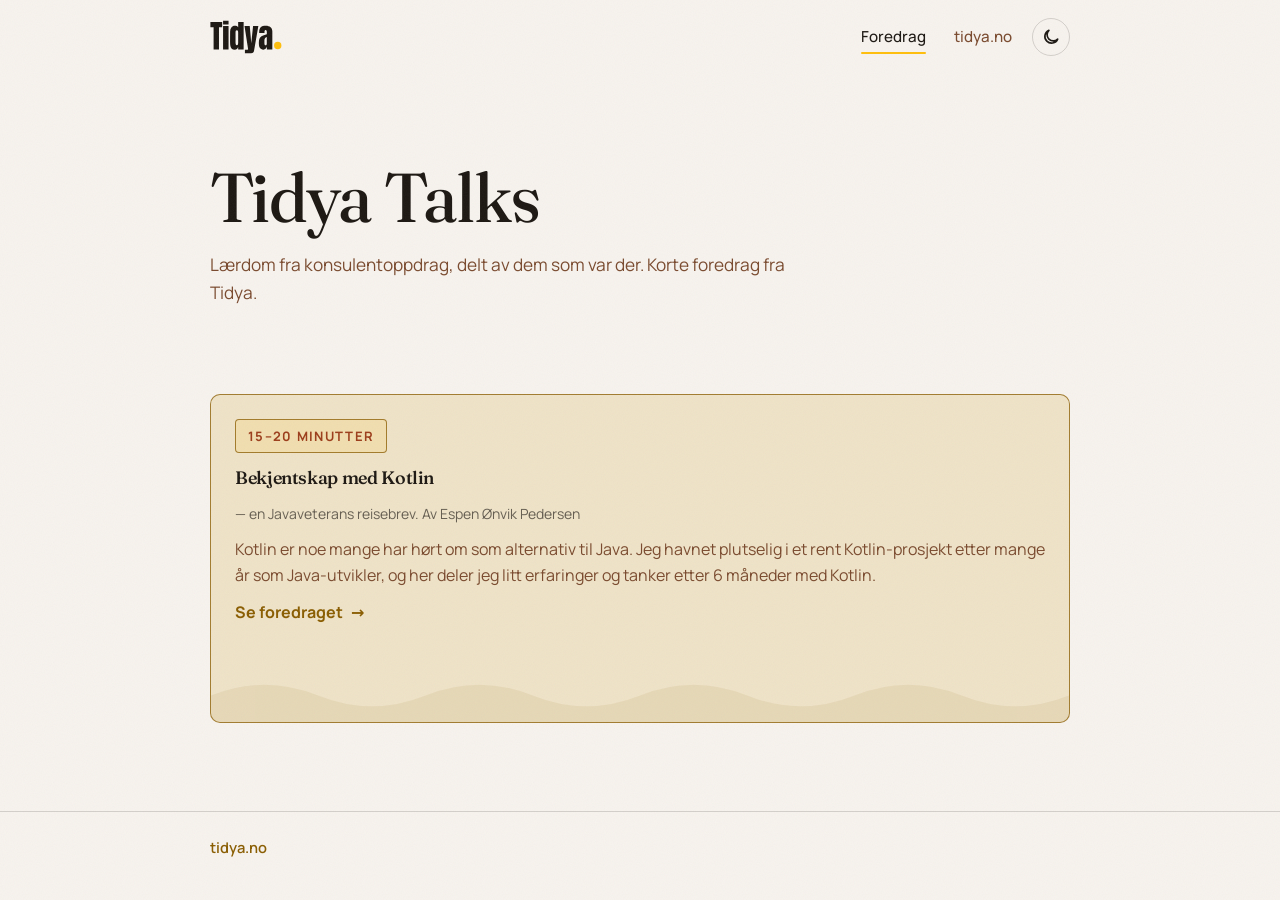
==== commit 30ac74f0: "Footer: liten, bare en lenke til tidya.no Co-Authored-By: Claude Sonnet 5.5 <noreply@anthropic.com> " ====
--- a/index.html
+++ b/index.html
@@ -67,11 +67,7 @@
 
 <footer class="site-footer">
 	<div class="container site-footer-inner">
-		<div>
-			<p><strong>Tidya AS</strong></p>
-			<p><a href="https://tidya.no">tidya.no</a></p>
-		</div>
-		<p>Tidya Talks</p>
+		<a href="https://tidya.no">tidya.no</a>
 	</div>
 </footer>
 
--- a/talks.css
+++ b/talks.css
@@ -1,3 +1,4 @@
 /* Tidya Talks: bare det som er spesifikt for forsiden. Resten (tokens, header, kort, footer, effekter) kommer fra guiden. */
 .site-header-inner, .container { --site-width: 860px; }
 .foredrag { padding-top: 0; }
+.site-footer { padding-block: var(--space-5); }
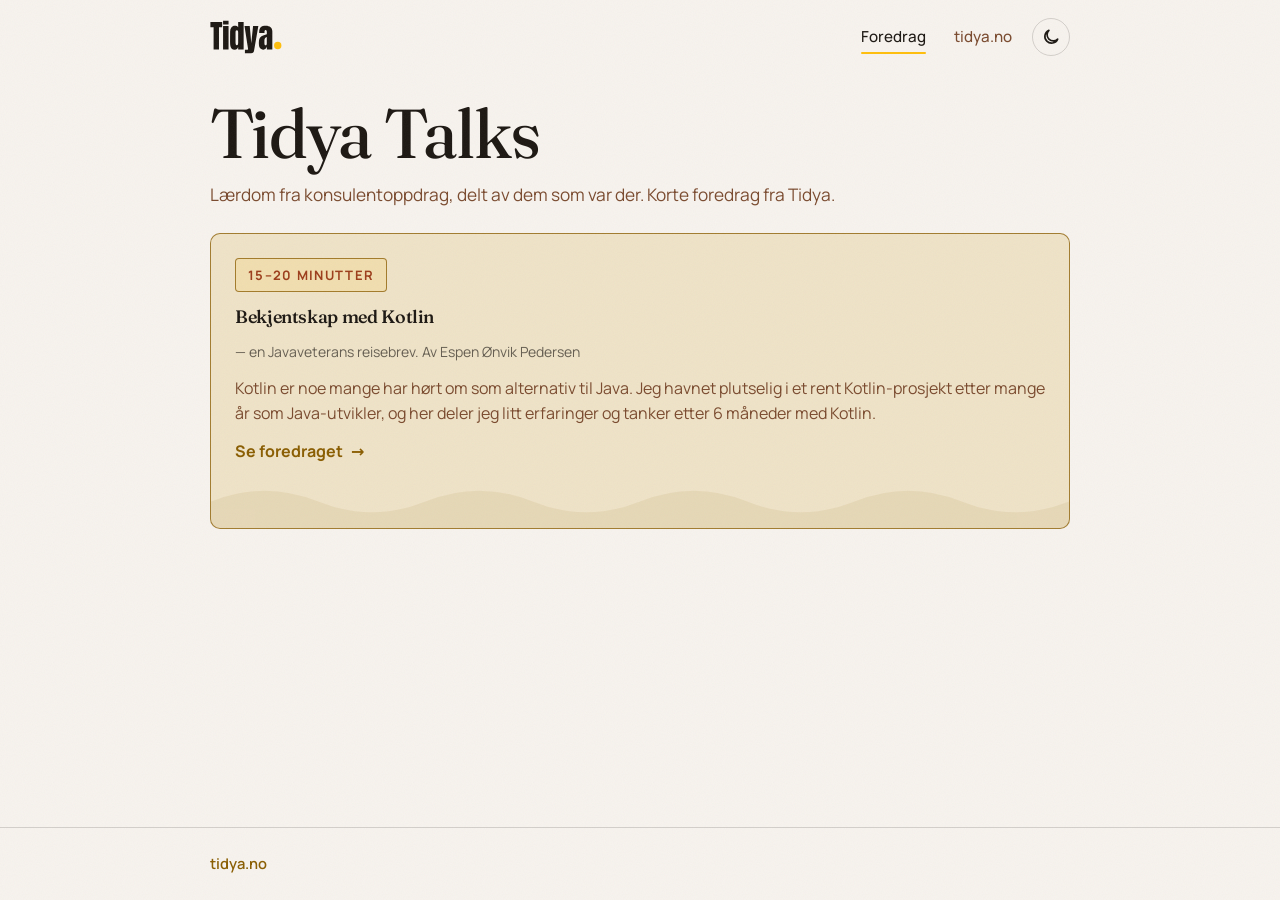
==== commit 837878e6: "Kompakt forside: mindre luft mellom header, tekst og kort, så den får plass på en iPad Pro Co-Author" ====
--- a/index.html
+++ b/index.html
@@ -44,7 +44,7 @@
 </header>
 
 <main class="site-header-offset">
-	<section class="section-pad">
+	<section class="section-pad intro">
 		<div class="container">
 			<h1 class="h1" data-rise="1">Tidya Talks</h1>
 			<p class="lead" data-rise="2">Lærdom fra konsulentoppdrag, delt av dem som var der. Korte foredrag fra Tidya.</p>
--- a/talks.css
+++ b/talks.css
@@ -1,4 +1,10 @@
-/* Tidya Talks: bare det som er spesifikt for forsiden. Resten (tokens, header, kort, footer, effekter) kommer fra guiden. */
+/* Tidya Talks: bare det som er spesifikt for forsiden. Resten (tokens, header, kort, footer, effekter) kommer fra guiden.
+   Kompakt, så forsiden får plass uten scroll på en iPad Pro (11" og 12,9", begge retninger). */
 .site-header-inner, .container { --site-width: 860px; }
-.foredrag { padding-top: 0; }
+.intro { padding-block: var(--space-5) var(--space-5); }
+.intro .lead { max-width: none; margin-top: var(--space-3); }
+.foredrag { padding-block: 0 var(--space-6); }
+.foredrag .card-wave { padding-bottom: 4rem; }
 .site-footer { padding-block: var(--space-5); }
+body { min-height: 100dvh; display: flex; flex-direction: column; }
+main { flex: 1; }
